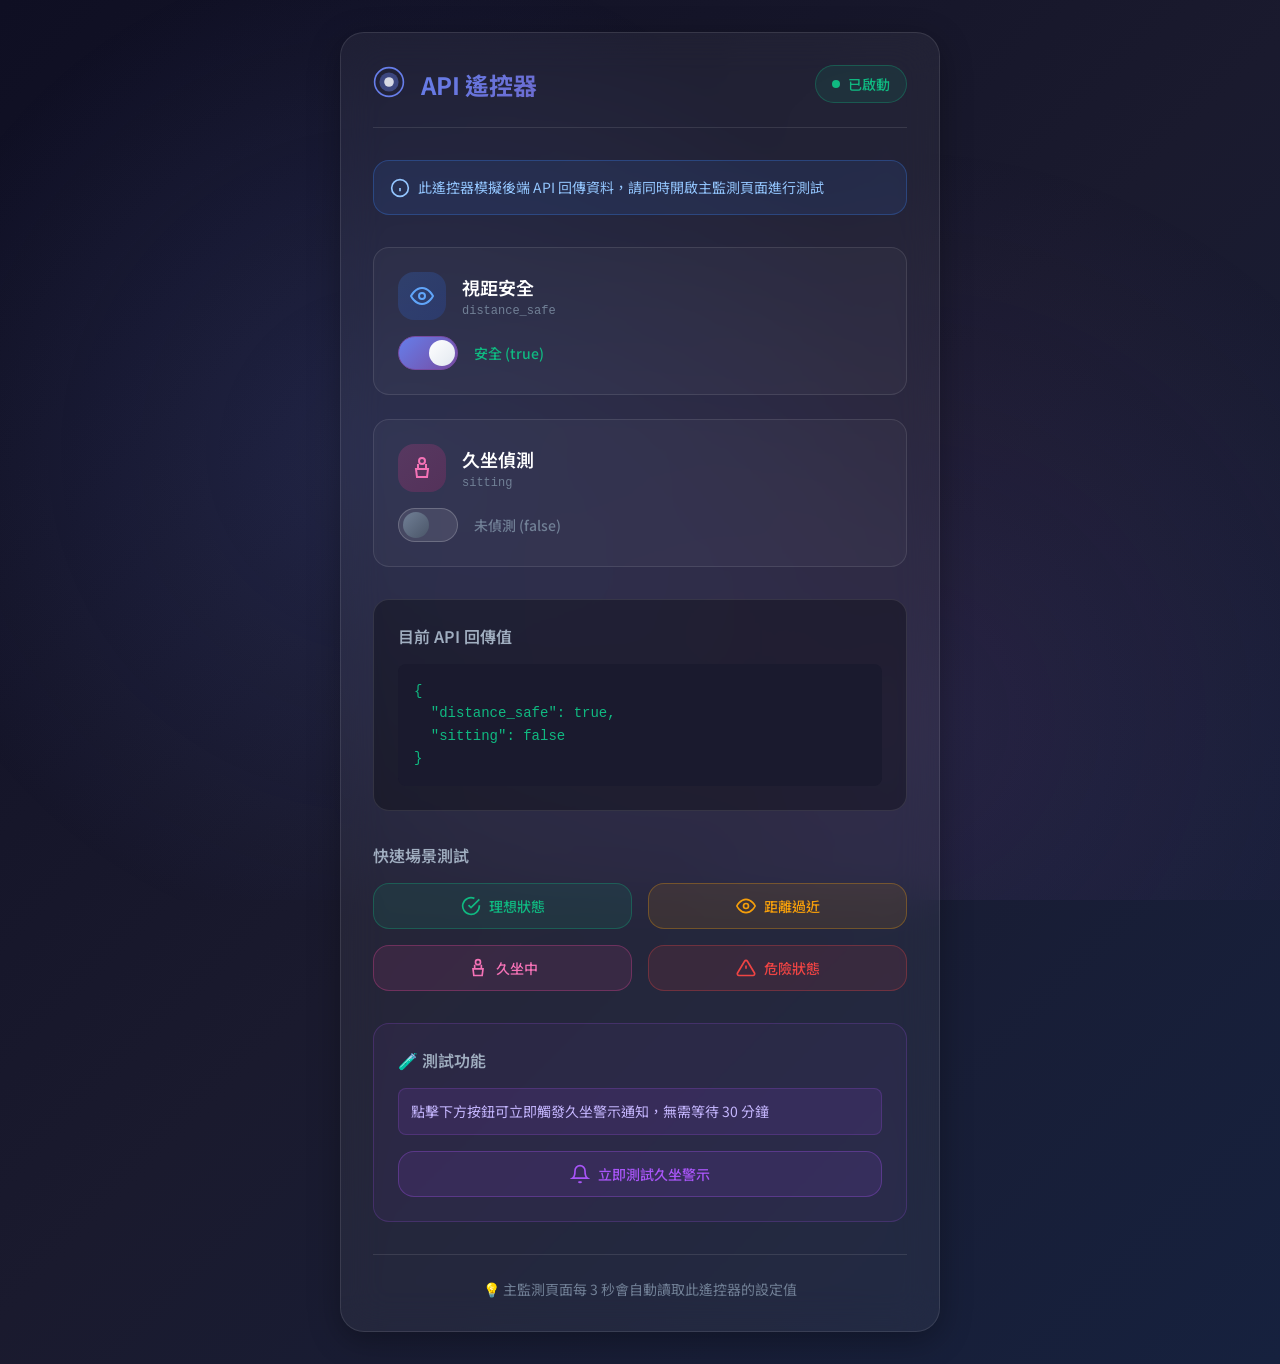
==== frontend-ui/controller.html @ 76c40095 "feat: implement VisionWave Guardian frontend application with distance and sitting monitoring, alert" ====
<!DOCTYPE html>
<html lang="zh-TW">

<head>
    <meta charset="UTF-8">
    <meta name="viewport" content="width=device-width, initial-scale=1.0">
    <title>VisionWave API 遙控器</title>
    <link rel="preconnect" href="https://fonts.googleapis.com">
    <link rel="preconnect" href="https://fonts.gstatic.com" crossorigin>
    <link href="https://fonts.googleapis.com/css2?family=Noto+Sans+TC:wght@300;400;500;700;900&display=swap"
        rel="stylesheet">
    <link rel="stylesheet" href="controller.css">
</head>

<body>
    <div class="container">
        <div class="remote-control">
            <div class="header">
                <div class="logo">
                    <svg width="32" height="32" viewBox="0 0 40 40" fill="none" xmlns="http://www.w3.org/2000/svg">
                        <circle cx="20" cy="20" r="18" stroke="url(#gradient1)" stroke-width="2" fill="none" />
                        <circle cx="20" cy="20" r="12" fill="url(#gradient2)" />
                        <circle cx="20" cy="20" r="6" fill="white" opacity="0.8" />
                        <defs>
                            <linearGradient id="gradient1" x1="0" y1="0" x2="40" y2="40">
                                <stop offset="0%" stop-color="#667eea" />
                                <stop offset="100%" stop-color="#764ba2" />
                            </linearGradient>
                            <linearGradient id="gradient2" x1="0" y1="0" x2="40" y2="40">
                                <stop offset="0%" stop-color="#667eea" stop-opacity="0.4" />
                                <stop offset="100%" stop-color="#764ba2" stop-opacity="0.6" />
                            </linearGradient>
                        </defs>
                    </svg>
                </div>
                <h1>API 遙控器</h1>
                <div class="status-indicator" id="status-indicator">
                    <span class="dot"></span>
                    <span class="text">已啟動</span>
                </div>
            </div>

            <div class="info-panel">
                <p class="info-text">
                    <svg width="20" height="20" viewBox="0 0 24 24" fill="none" stroke="currentColor" stroke-width="2">
                        <circle cx="12" cy="12" r="10" />
                        <line x1="12" y1="16" x2="12" y2="12" />
                        <line x1="12" y1="8" x2="12.01" y2="8" />
                    </svg>
                    此遙控器模擬後端 API 回傳資料，請同時開啟主監測頁面進行測試
                </p>
            </div>

            <div class="controls">
                <!-- Distance Safe Control -->
                <div class="control-item">
                    <div class="control-header">
                        <div class="control-icon distance">
                            <svg width="24" height="24" viewBox="0 0 24 24" fill="none" stroke="currentColor"
                                stroke-width="2">
                                <path d="M1 12s4-8 11-8 11 8 11 8-4 8-11 8-11-8-11-8z" />
                                <circle cx="12" cy="12" r="3" />
                            </svg>
                        </div>
                        <div class="control-info">
                            <h3>視距安全</h3>
                            <p class="control-description">distance_safe</p>
                        </div>
                    </div>
                    <div class="toggle-container">
                        <label class="toggle">
                            <input type="checkbox" id="distance-toggle" checked>
                            <span class="slider"></span>
                        </label>
                        <span class="toggle-label" id="distance-label">安全 (true)</span>
                    </div>
                </div>

                <!-- Sitting Control -->
                <div class="control-item">
                    <div class="control-header">
                        <div class="control-icon sitting">
                            <svg width="24" height="24" viewBox="0 0 24 24" fill="none" stroke="currentColor"
                                stroke-width="2">
                                <path d="M12 2a3 3 0 1 0 0 6 3 3 0 0 0 0-6z" />
                                <path d="M8 8v5h8V8M6 13h12l-1 8H7l-1-8z" />
                            </svg>
                        </div>
                        <div class="control-info">
                            <h3>久坐偵測</h3>
                            <p class="control-description">sitting</p>
                        </div>
                    </div>
                    <div class="toggle-container">
                        <label class="toggle">
                            <input type="checkbox" id="sitting-toggle">
                            <span class="slider"></span>
                        </label>
                        <span class="toggle-label" id="sitting-label">未偵測 (false)</span>
                    </div>
                </div>
            </div>

            <div class="current-state">
                <h3>目前 API 回傳值</h3>
                <div class="json-display">
                    <pre id="json-output">{
  "distance_safe": true,
  "sitting": false
}</pre>
                </div>
            </div>

            <div class="quick-actions">
                <h3>快速場景測試</h3>
                <div class="action-buttons">
                    <button class="action-btn safe" onclick="setScenario('safe')">
                        <svg width="20" height="20" viewBox="0 0 24 24" fill="none" stroke="currentColor"
                            stroke-width="2">
                            <path d="M22 11.08V12a10 10 0 1 1-5.93-9.14" />
                            <polyline points="22 4 12 14.01 9 11.01" />
                        </svg>
                        理想狀態
                    </button>
                    <button class="action-btn warning" onclick="setScenario('distance-warning')">
                        <svg width="20" height="20" viewBox="0 0 24 24" fill="none" stroke="currentColor"
                            stroke-width="2">
                            <path d="M1 12s4-8 11-8 11 8 11 8-4 8-11 8-11-8-11-8z" />
                            <circle cx="12" cy="12" r="3" />
                        </svg>
                        距離過近
                    </button>
                    <button class="action-btn sitting-btn" onclick="setScenario('sitting')">
                        <svg width="20" height="20" viewBox="0 0 24 24" fill="none" stroke="currentColor"
                            stroke-width="2">
                            <path d="M12 2a3 3 0 1 0 0 6 3 3 0 0 0 0-6z" />
                            <path d="M8 8v5h8V8M6 13h12l-1 8H7l-1-8z" />
                        </svg>
                        久坐中
                    </button>
                    <button class="action-btn danger" onclick="setScenario('danger')">
                        <svg width="20" height="20" viewBox="0 0 24 24" fill="none" stroke="currentColor"
                            stroke-width="2">
                            <path
                                d="M10.29 3.86L1.82 18a2 2 0 0 0 1.71 3h16.94a2 2 0 0 0 1.71-3L13.71 3.86a2 2 0 0 0-3.42 0z" />
                            <line x1="12" y1="9" x2="12" y2="13" />
                            <line x1="12" y1="17" x2="12.01" y2="17" />
                        </svg>
                        危險狀態
                    </button>
                </div>
            </div>

            <div class="test-section">
                <h3>🧪 測試功能</h3>
                <div class="test-info">
                    <p>點擊下方按鈕可立即觸發久坐警示通知，無需等待 30 分鐘</p>
                </div>
                <div class="action-buttons">
                    <button class="action-btn test-alert" onclick="triggerTestAlert()">
                        <svg width="20" height="20" viewBox="0 0 24 24" fill="none" stroke="currentColor"
                            stroke-width="2">
                            <path d="M18 8A6 6 0 0 0 6 8c0 7-3 9-3 9h18s-3-2-3-9" />
                            <path d="M13.73 21a2 2 0 0 1-3.46 0" />
                        </svg>
                        立即測試久坐警示
                    </button>
                </div>
            </div>

            <div class="footer-info">
                <p>💡 主監測頁面每 3 秒會自動讀取此遙控器的設定值</p>
            </div>
        </div>
    </div>

    <script src="controller.js"></script>
</body>

</html>
---- frontend-ui/controller.css ----
:root {
    /* Colors */
    --primary-gradient-start: #667eea;
    --primary-gradient-end: #764ba2;
    --success-color: #10b981;
    --warning-color: #f59e0b;
    --danger-color: #ef4444;
    --info-color: #3b82f6;

    --bg-primary: #0f0f23;
    --bg-secondary: #1a1a2e;
    --bg-card: rgba(255, 255, 255, 0.05);
    --text-primary: #ffffff;
    --text-secondary: #a0aec0;
    --text-muted: #718096;

    --radius-sm: 0.5rem;
    --radius-md: 1rem;
    --radius-lg: 1.5rem;
    --radius-full: 9999px;

    --spacing-sm: 1rem;
    --spacing-md: 1.5rem;
    --spacing-lg: 2rem;
}

* {
    margin: 0;
    padding: 0;
    box-sizing: border-box;
}

body {
    font-family: 'Noto Sans TC', -apple-system, BlinkMacSystemFont, 'Segoe UI', sans-serif;
    background: linear-gradient(135deg, #0f0f23 0%, #1a1a2e 50%, #16213e 100%);
    color: var(--text-primary);
    min-height: 100vh;
    display: flex;
    align-items: center;
    justify-content: center;
    padding: 2rem;
    position: relative;
}

body::before {
    content: '';
    position: fixed;
    top: 0;
    left: 0;
    width: 100%;
    height: 100%;
    background: radial-gradient(circle at 30% 50%, rgba(102, 126, 234, 0.15) 0%, transparent 50%),
        radial-gradient(circle at 70% 80%, rgba(118, 75, 162, 0.15) 0%, transparent 50%);
    pointer-events: none;
    animation: backgroundPulse 10s ease infinite;
}

@keyframes backgroundPulse {

    0%,
    100% {
        opacity: 0.5;
    }

    50% {
        opacity: 1;
    }
}

.container {
    max-width: 600px;
    width: 100%;
    position: relative;
    z-index: 1;
}

.remote-control {
    background: var(--bg-card);
    backdrop-filter: blur(20px);
    border: 1px solid rgba(255, 255, 255, 0.1);
    border-radius: var(--radius-lg);
    padding: var(--spacing-lg);
    box-shadow: 0 8px 32px rgba(0, 0, 0, 0.3);
    animation: slideUp 0.5s ease;
}

@keyframes slideUp {
    from {
        transform: translateY(30px);
        opacity: 0;
    }

    to {
        transform: translateY(0);
        opacity: 1;
    }
}

/* Header */
.header {
    display: flex;
    align-items: center;
    gap: var(--spacing-sm);
    margin-bottom: var(--spacing-lg);
    padding-bottom: var(--spacing-md);
    border-bottom: 1px solid rgba(255, 255, 255, 0.1);
}

.logo {
    animation: rotate 10s linear infinite;
}

@keyframes rotate {
    from {
        transform: rotate(0deg);
    }

    to {
        transform: rotate(360deg);
    }
}

.header h1 {
    font-size: 1.5rem;
    font-weight: 700;
    background: linear-gradient(135deg, var(--primary-gradient-start), var(--primary-gradient-end));
    background-clip: text;
    -webkit-background-clip: text;
    -webkit-text-fill-color: transparent;
    flex: 1;
}

.status-indicator {
    display: flex;
    align-items: center;
    gap: 0.5rem;
    padding: 0.5rem 1rem;
    background: rgba(16, 185, 129, 0.1);
    border: 1px solid rgba(16, 185, 129, 0.3);
    border-radius: var(--radius-full);
    font-size: 0.875rem;
}

.status-indicator .dot {
    width: 8px;
    height: 8px;
    background: var(--success-color);
    border-radius: 50%;
    animation: blink 2s ease infinite;
}

@keyframes blink {

    0%,
    100% {
        opacity: 1;
    }

    50% {
        opacity: 0.3;
    }
}

.status-indicator .text {
    color: var(--success-color);
    font-weight: 500;
}

/* Info Panel */
.info-panel {
    background: rgba(59, 130, 246, 0.1);
    border: 1px solid rgba(59, 130, 246, 0.3);
    border-radius: var(--radius-md);
    padding: var(--spacing-sm);
    margin-bottom: var(--spacing-lg);
}

.info-text {
    display: flex;
    align-items: center;
    gap: 0.5rem;
    color: #93c5fd;
    font-size: 0.875rem;
    line-height: 1.5;
}

.info-text svg {
    flex-shrink: 0;
}

/* Controls */
.controls {
    display: flex;
    flex-direction: column;
    gap: var(--spacing-md);
    margin-bottom: var(--spacing-lg);
}

.control-item {
    background: rgba(255, 255, 255, 0.03);
    border: 1px solid rgba(255, 255, 255, 0.1);
    border-radius: var(--radius-md);
    padding: var(--spacing-md);
    transition: all 0.3s ease;
}

.control-item:hover {
    background: rgba(255, 255, 255, 0.05);
    border-color: rgba(102, 126, 234, 0.3);
    transform: translateY(-2px);
}

.control-header {
    display: flex;
    align-items: center;
    gap: var(--spacing-sm);
    margin-bottom: var(--spacing-sm);
}

.control-icon {
    width: 48px;
    height: 48px;
    border-radius: var(--radius-md);
    display: flex;
    align-items: center;
    justify-content: center;
}

.control-icon.distance {
    background: linear-gradient(135deg, rgba(59, 130, 246, 0.2), rgba(37, 99, 235, 0.2));
    color: #60a5fa;
}

.control-icon.sitting {
    background: linear-gradient(135deg, rgba(236, 72, 153, 0.2), rgba(219, 39, 119, 0.2));
    color: #f472b6;
}

.control-info {
    flex: 1;
}

.control-info h3 {
    font-size: 1.125rem;
    font-weight: 600;
    margin-bottom: 0.25rem;
}

.control-description {
    font-size: 0.75rem;
    color: var(--text-muted);
    font-family: 'Courier New', monospace;
}

.toggle-container {
    display: flex;
    align-items: center;
    gap: var(--spacing-sm);
}

/* Toggle Switch */
.toggle {
    position: relative;
    display: inline-block;
    width: 60px;
    height: 34px;
}

.toggle input {
    opacity: 0;
    width: 0;
    height: 0;
}

.slider {
    position: absolute;
    cursor: pointer;
    top: 0;
    left: 0;
    right: 0;
    bottom: 0;
    background: rgba(255, 255, 255, 0.1);
    border: 1px solid rgba(255, 255, 255, 0.2);
    transition: 0.4s;
    border-radius: 34px;
}

.slider:before {
    position: absolute;
    content: "";
    height: 26px;
    width: 26px;
    left: 4px;
    bottom: 3px;
    background: linear-gradient(135deg, #718096, #4a5568);
    transition: 0.4s;
    border-radius: 50%;
}

input:checked+.slider {
    background: linear-gradient(135deg, var(--primary-gradient-start), var(--primary-gradient-end));
    border-color: var(--primary-gradient-end);
}

input:checked+.slider:before {
    transform: translateX(26px);
    background: linear-gradient(135deg, #ffffff, #e2e8f0);
}

.toggle-label {
    font-size: 0.875rem;
    font-weight: 500;
    min-width: 100px;
}

/* Current State */
.current-state {
    background: rgba(0, 0, 0, 0.3);
    border: 1px solid rgba(255, 255, 255, 0.1);
    border-radius: var(--radius-md);
    padding: var(--spacing-md);
    margin-bottom: var(--spacing-lg);
}

.current-state h3 {
    font-size: 1rem;
    font-weight: 600;
    margin-bottom: var(--spacing-sm);
    color: var(--text-secondary);
}

.json-display {
    background: #1a1a2e;
    border-radius: var(--radius-sm);
    padding: var(--spacing-sm);
    overflow-x: auto;
}

.json-display pre {
    color: #10b981;
    font-family: 'Courier New', monospace;
    font-size: 0.875rem;
    line-height: 1.6;
}

/* Quick Actions */
.quick-actions {
    margin-bottom: var(--spacing-lg);
}

.quick-actions h3 {
    font-size: 1rem;
    font-weight: 600;
    margin-bottom: var(--spacing-sm);
    color: var(--text-secondary);
}

.action-buttons {
    display: grid;
    grid-template-columns: repeat(2, 1fr);
    gap: var(--spacing-sm);
}

.action-btn {
    display: flex;
    align-items: center;
    justify-content: center;
    gap: 0.5rem;
    padding: 0.75rem 1rem;
    border: 1px solid;
    border-radius: var(--radius-md);
    font-size: 0.875rem;
    font-weight: 500;
    cursor: pointer;
    transition: all 0.3s ease;
    font-family: 'Noto Sans TC', sans-serif;
}

.action-btn:hover {
    transform: translateY(-2px);
    box-shadow: 0 4px 12px rgba(0, 0, 0, 0.3);
}

.action-btn:active {
    transform: translateY(0);
}

.action-btn.safe {
    background: rgba(16, 185, 129, 0.1);
    border-color: rgba(16, 185, 129, 0.3);
    color: #10b981;
}

.action-btn.safe:hover {
    background: rgba(16, 185, 129, 0.2);
}

.action-btn.warning {
    background: rgba(245, 158, 11, 0.1);
    border-color: rgba(245, 158, 11, 0.3);
    color: #f59e0b;
}

.action-btn.warning:hover {
    background: rgba(245, 158, 11, 0.2);
}

.action-btn.sitting-btn {
    background: rgba(236, 72, 153, 0.1);
    border-color: rgba(236, 72, 153, 0.3);
    color: #f472b6;
}

.action-btn.sitting-btn:hover {
    background: rgba(236, 72, 153, 0.2);
}

.action-btn.danger {
    background: rgba(239, 68, 68, 0.1);
    border-color: rgba(239, 68, 68, 0.3);
    color: #ef4444;
}

.action-btn.danger:hover {
    background: rgba(239, 68, 68, 0.2);
}

.action-btn.test-alert {
    background: rgba(168, 85, 247, 0.1);
    border-color: rgba(168, 85, 247, 0.3);
    color: #a855f7;
    grid-column: 1 / -1;
    /* 橫跨兩列 */
}

.action-btn.test-alert:hover {
    background: rgba(168, 85, 247, 0.2);
}

/* Test Section */
.test-section {
    background: rgba(168, 85, 247, 0.05);
    border: 1px solid rgba(168, 85, 247, 0.2);
    border-radius: var(--radius-md);
    padding: var(--spacing-md);
    margin-bottom: var(--spacing-lg);
}

.test-section h3 {
    font-size: 1rem;
    font-weight: 600;
    margin-bottom: var(--spacing-sm);
    color: var(--text-secondary);
}

.test-info {
    background: rgba(168, 85, 247, 0.1);
    border: 1px solid rgba(168, 85, 247, 0.2);
    border-radius: var(--radius-sm);
    padding: 0.75rem;
    margin-bottom: var(--spacing-sm);
}

.test-info p {
    color: #c4b5fd;
    font-size: 0.875rem;
    line-height: 1.5;
    margin: 0;
}

/* Footer */
.footer-info {
    text-align: center;
    padding-top: var(--spacing-md);
    border-top: 1px solid rgba(255, 255, 255, 0.1);
}

.footer-info p {
    color: var(--text-muted);
    font-size: 0.875rem;
}

/* Responsive */
@media (max-width: 640px) {
    .action-buttons {
        grid-template-columns: 1fr;
    }

    .header {
        flex-wrap: wrap;
    }

    .status-indicator {
        width: 100%;
        justify-content: center;
    }
}
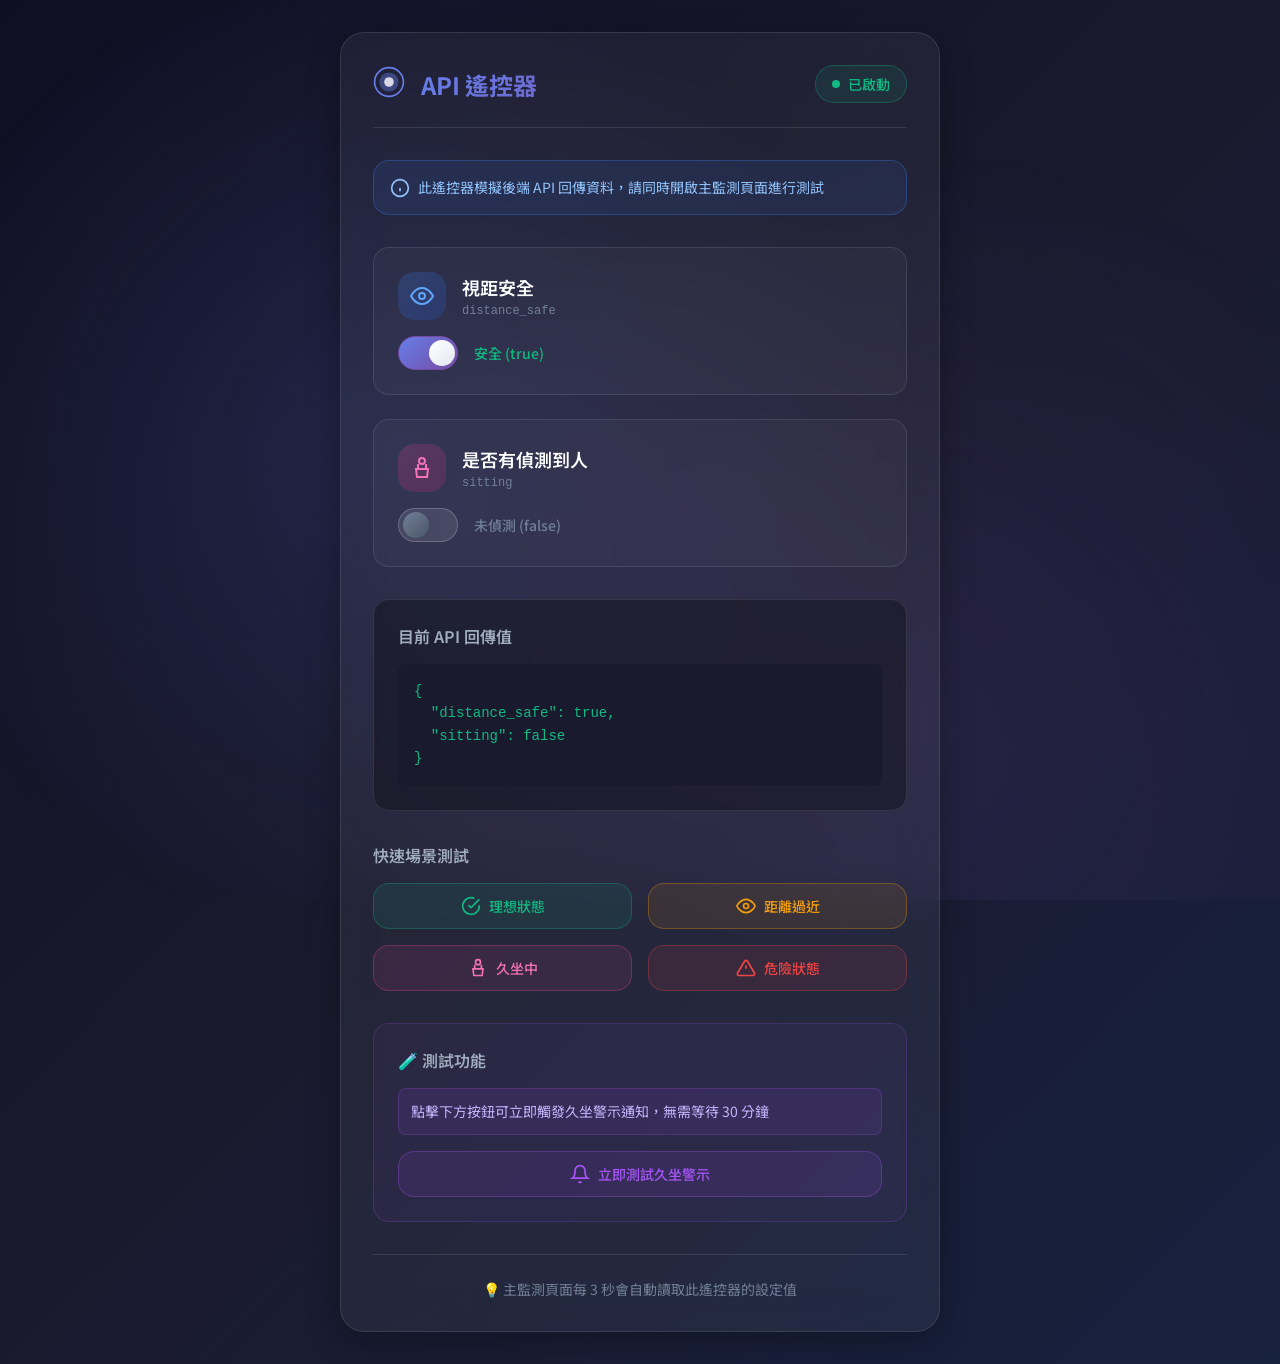
==== commit 3e3f4b1a: "Merge pull request #4 from Clara0310/frontend-ui Frontend UI Built" ====
--- a/frontend-ui/controller.html
+++ b/frontend-ui/controller.html
@@ -87,7 +87,7 @@
                             </svg>
                         </div>
                         <div class="control-info">
-                            <h3>久坐偵測</h3>
+                            <h3>是否有偵測到人</h3>
                             <p class="control-description">sitting</p>
                         </div>
                     </div>
